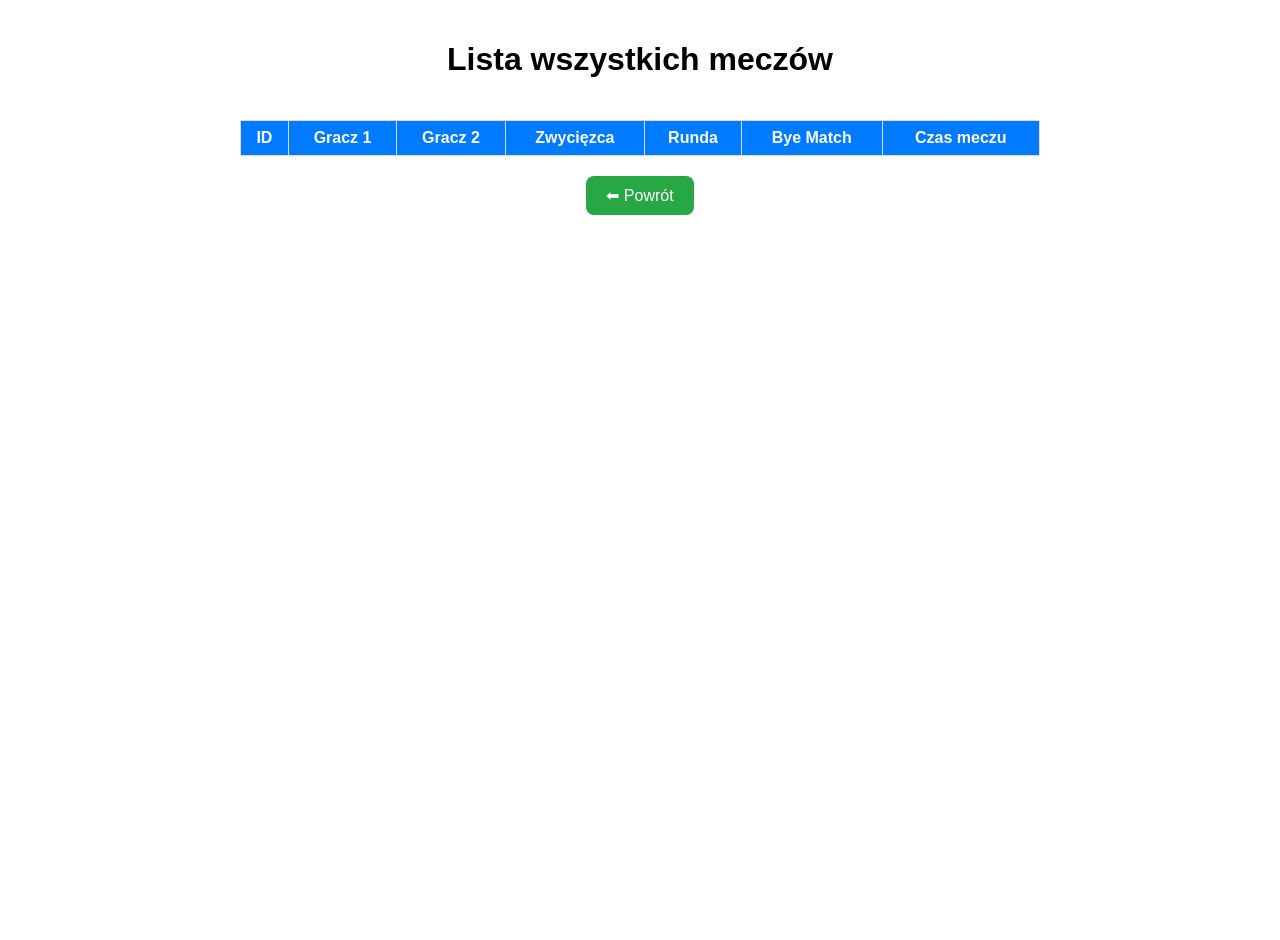
==== src/main/resources/static/matches.html @ efcae92c "added matches.html view" ====
<!DOCTYPE html>
<html lang="pl">
<head>
    <meta charset="UTF-8">
    <title>Wszystkie mecze</title>
    <link rel="stylesheet" href="style.css">
    <style>
        table {
            width: 100%;
            border-collapse: collapse;
            margin-top: 20px;
        }

        th, td {
            border: 1px solid #ddd;
            padding: 8px;
            text-align: center;
        }

        th {
            background-color: #007bff;
            color: white;
        }

        tr:nth-child(even) {
            background-color: #f9f9f9;
        }

        h1 {
            text-align: center;
        }

        .back-btn {
            margin-top: 20px;
            text-align: center;
        }

        .back-btn a button {
            background-color: #28a745; /* zielony */
            color: white;
            border: none;
            padding: 10px 20px;
            border-radius: 8px;
            font-size: 16px;
            cursor: pointer;
        }

        .back-btn a button:hover {
            background-color: #1e7e34;
        }
    </style>
</head>
<body>
<h1>Lista wszystkich meczów</h1>

<table id="matches-table">
    <thead>
    <tr>
        <th>ID</th>
        <th>Gracz 1</th>
        <th>Gracz 2</th>
        <th>Zwycięzca</th>
        <th>Runda</th>
        <th>Bye Match</th>
        <th>Czas meczu</th>
    </tr>
    </thead>
    <tbody>
    <!-- tutaj wstawiają się dane -->
    </tbody>
</table>

<div class="back-btn">
    <a href="/"><button>⬅ Powrót</button></a>
</div>

<script>
    async function loadMatches() {
        try {
            const response = await fetch('/api/tournament/matches/all');
            if (!response.ok) {
                throw new Error("Błąd wczytywania danych");
            }
            const matches = await response.json();
            const tbody = document.querySelector("#matches-table tbody");
            tbody.innerHTML = "";

            matches.forEach(match => {
                const row = document.createElement("tr");
                row.innerHTML = `
                    <td>${match.id}</td>
                    <td>${match.player1 || "-"}</td>
                    <td>${match.player2 || "-"}</td>
                    <td>${match.winner || "-"}</td>
                    <td>${match.round || "-"}</td>
                    <td>${match.byeMatch ? "✔" : ""}</td>
                    <td>${match.matchTime ? new Date(match.matchTime).toLocaleString() : "-"}</td>
                `;
                tbody.appendChild(row);
            });

        } catch (err) {
            alert(err.message);
        }
    }

    loadMatches();
</script>
</body>
</html>
---- src/main/resources/static/style.css ----
body {
    font-family: Arial, sans-serif;
    max-width: 800px;
    margin: 0 auto;
    padding: 20px;
    min-height: 100vh;
    display: flex;
    flex-direction: column;
}

main {
    flex: 1;
}

.match {
    border: 1px solid #ccc;
    padding: 10px;
    margin: 10px 0;
    border-radius: 4px;
}

.player {
    padding: 5px;
    margin: 2px;
}

.winner {
    background-color: #e6ffe6;
}

.tournament-info {
    margin-bottom: 20px;
    padding: 10px;
    background-color: #f5f5f5;
    border-radius: 4px;
}

.bye-match {
    color: #666;
    font-style: italic;
}

.history-section {
    margin-top: 30px;
    background: #fafcff;
    border-radius: 4px;
    padding: 16px;
    border: 1px solid #e7eef5;
}

.history-round {
    margin-bottom: 15px;
}

.history-round-title {
    font-weight: bold;
    margin-bottom: 5px;
}

.third-place-title {
    font-style: italic;
    margin-top: 18px;
    font-weight: bold;
}

.history-match.winner span {
    font-weight: bold;
    color: #228822;
}

/* --- styl i pozycja przycisku --- */
.bottom-button {
    text-align: center;
    padding: 20px;
}

.bottom-button a button {
    background-color: #007bff; /* niebieski */
    color: white;
    border: none;
    padding: 12px 24px;
    font-size: 16px;
    border-radius: 12px;
    cursor: pointer;
    transition: background-color 0.3s;
}

.bottom-button a button:hover {
    background-color: #0056b3;
}
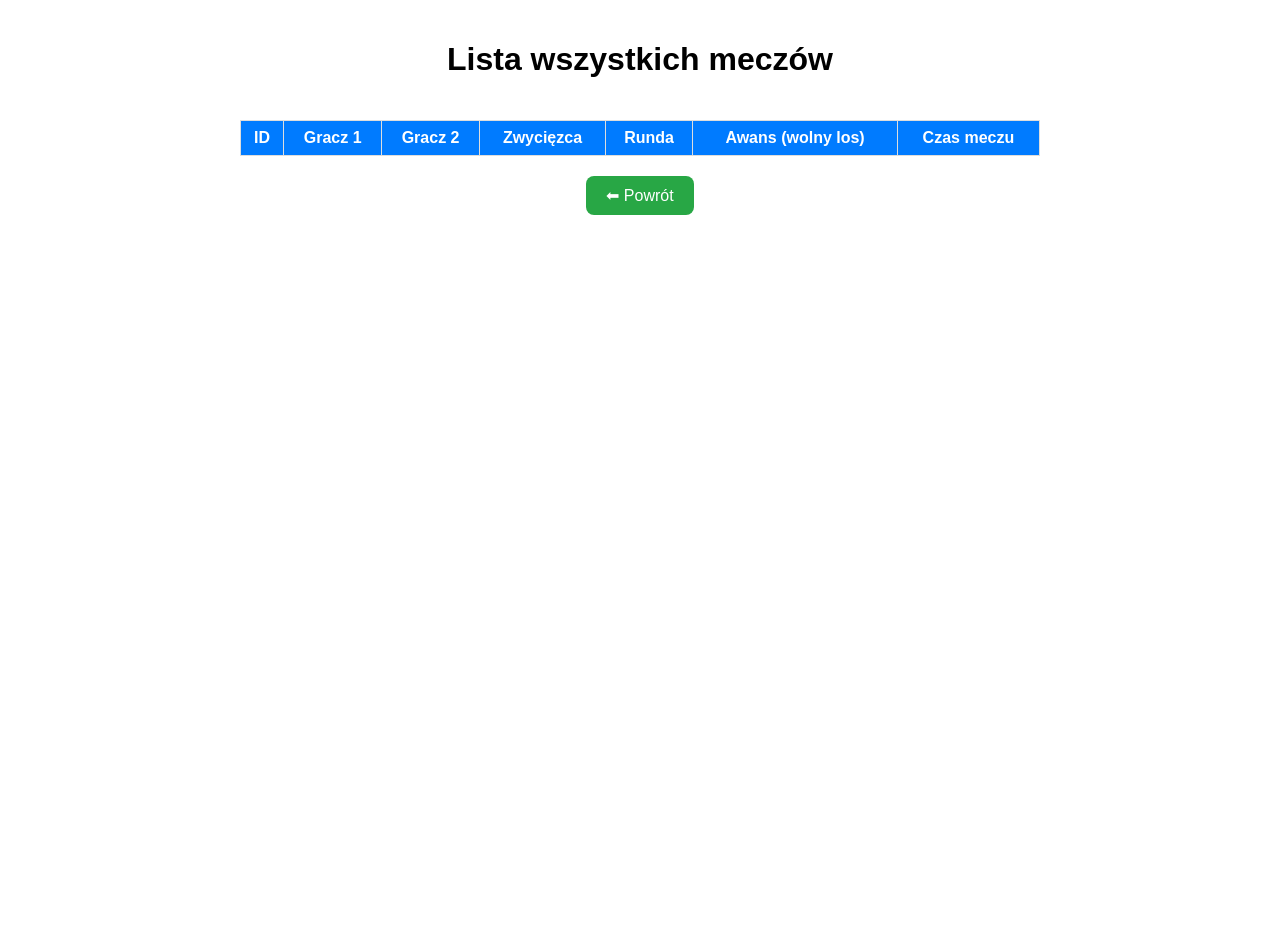
==== commit 7e698b23: "new image + fixed db view" ====
--- a/src/main/resources/static/matches.html
+++ b/src/main/resources/static/matches.html
@@ -61,7 +61,7 @@
         <th>Gracz 2</th>
         <th>Zwycięzca</th>
         <th>Runda</th>
-        <th>Bye Match</th>
+        <th>Awans (wolny los)</th>
         <th>Czas meczu</th>
     </tr>
     </thead>
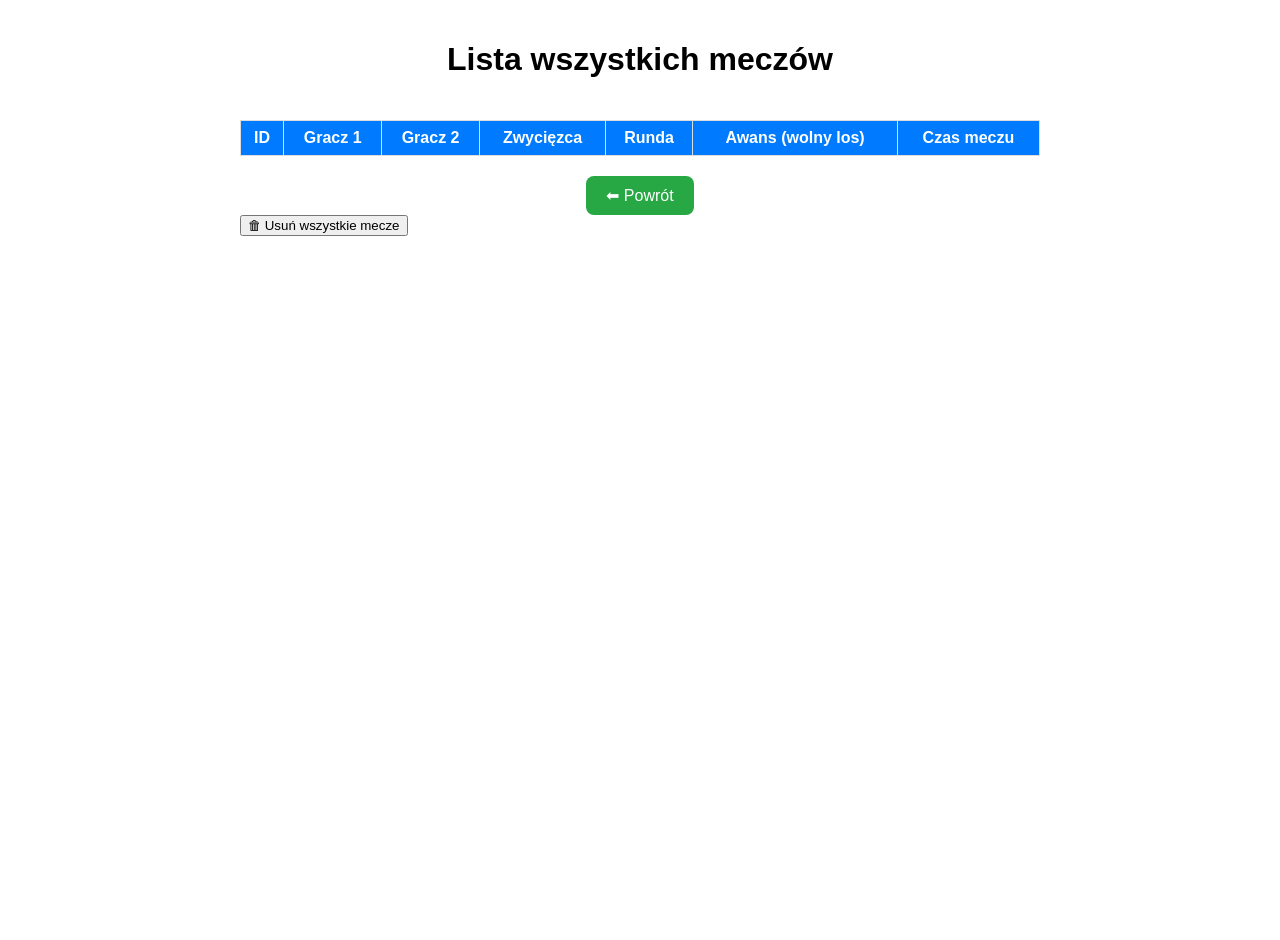
==== commit a53b36c0: "added history removal button" ====
--- a/src/main/resources/static/matches.html
+++ b/src/main/resources/static/matches.html
@@ -74,6 +74,14 @@
     <a href="/"><button>⬅ Powrót</button></a>
 </div>
 
+<form action="/api/tournament/matches/delete-all" method="post"
+      onsubmit="return confirm('Na pewno usunąć WSZYSTKIE mecze? Tej operacji nie można cofnąć.');">
+    <button type="submit" class="danger-btn">
+        🗑 Usuń wszystkie mecze
+    </button>
+</form>
+
+
 <script>
     async function loadMatches() {
         try {
--- a/src/main/resources/static/style.css
+++ b/src/main/resources/static/style.css
@@ -88,3 +88,20 @@
 .bottom-button a button:hover {
     background-color: #0056b3;
 }
+
+..danger-btn {
+     background-color: #dc3545; /* czerwony */
+     color: white;
+     border: none;
+     padding: 10px 20px;
+     border-radius: 8px;
+     font-size: 16px;
+     cursor: pointer;
+     margin-top: 20px;
+ }
+
+ .danger-btn:hover {
+     background-color: #b02a37; /* ciemniejszy czerwony */
+ }
+
+
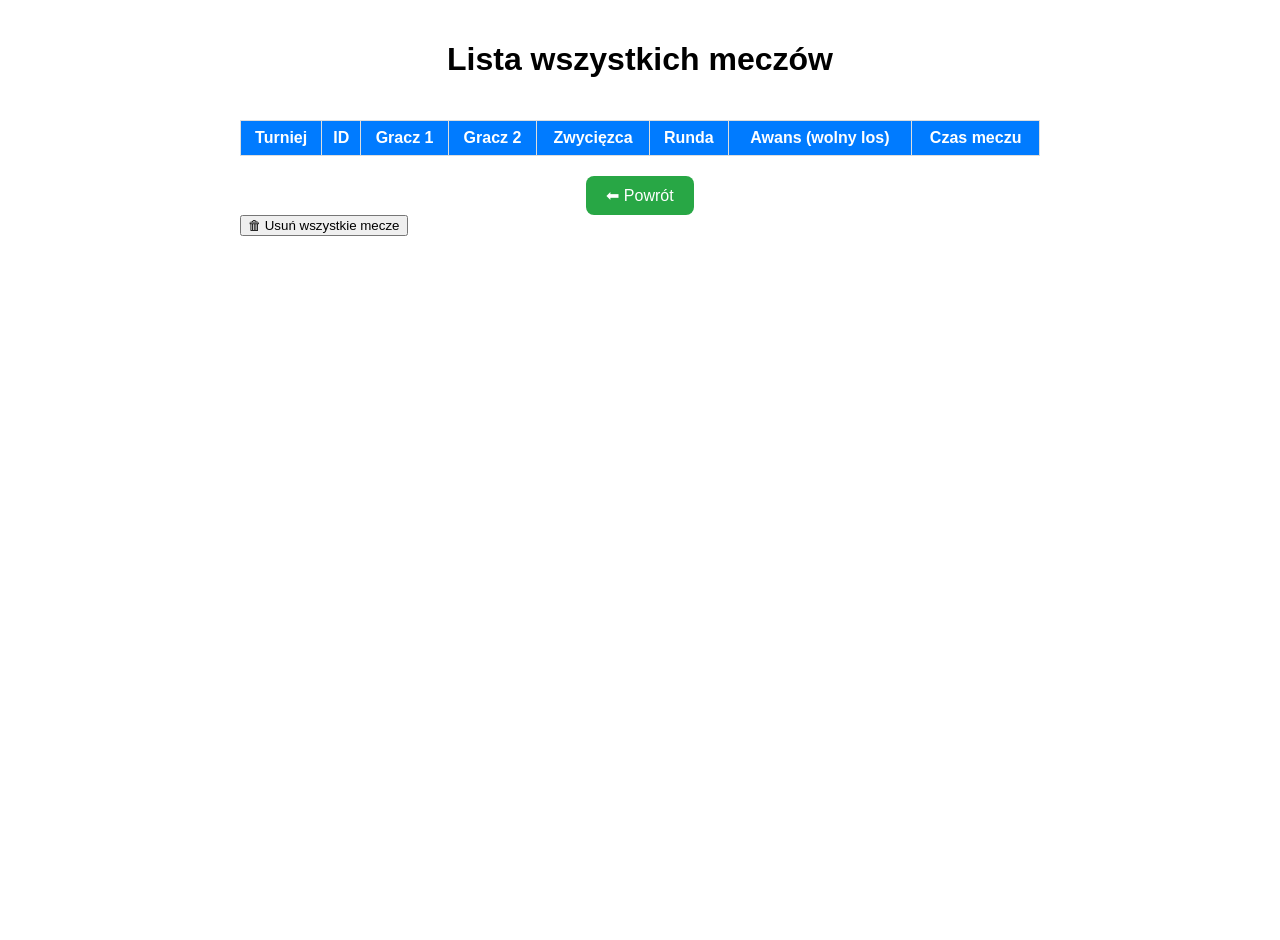
==== commit c07cff29: "added name torunament" ====
--- a/src/main/resources/static/matches.html
+++ b/src/main/resources/static/matches.html
@@ -56,6 +56,7 @@
 <table id="matches-table">
     <thead>
     <tr>
+        <th>Turniej</th>
         <th>ID</th>
         <th>Gracz 1</th>
         <th>Gracz 2</th>
@@ -96,6 +97,7 @@
             matches.forEach(match => {
                 const row = document.createElement("tr");
                 row.innerHTML = `
+                    <td>${match.tournamentName || "-"}</td>
                     <td>${match.id}</td>
                     <td>${match.player1 || "-"}</td>
                     <td>${match.player2 || "-"}</td>
--- a/src/main/resources/static/style.css
+++ b/src/main/resources/static/style.css
@@ -103,5 +103,5 @@
  .danger-btn:hover {
      background-color: #b02a37; /* ciemniejszy czerwony */
  }
+z
 
-
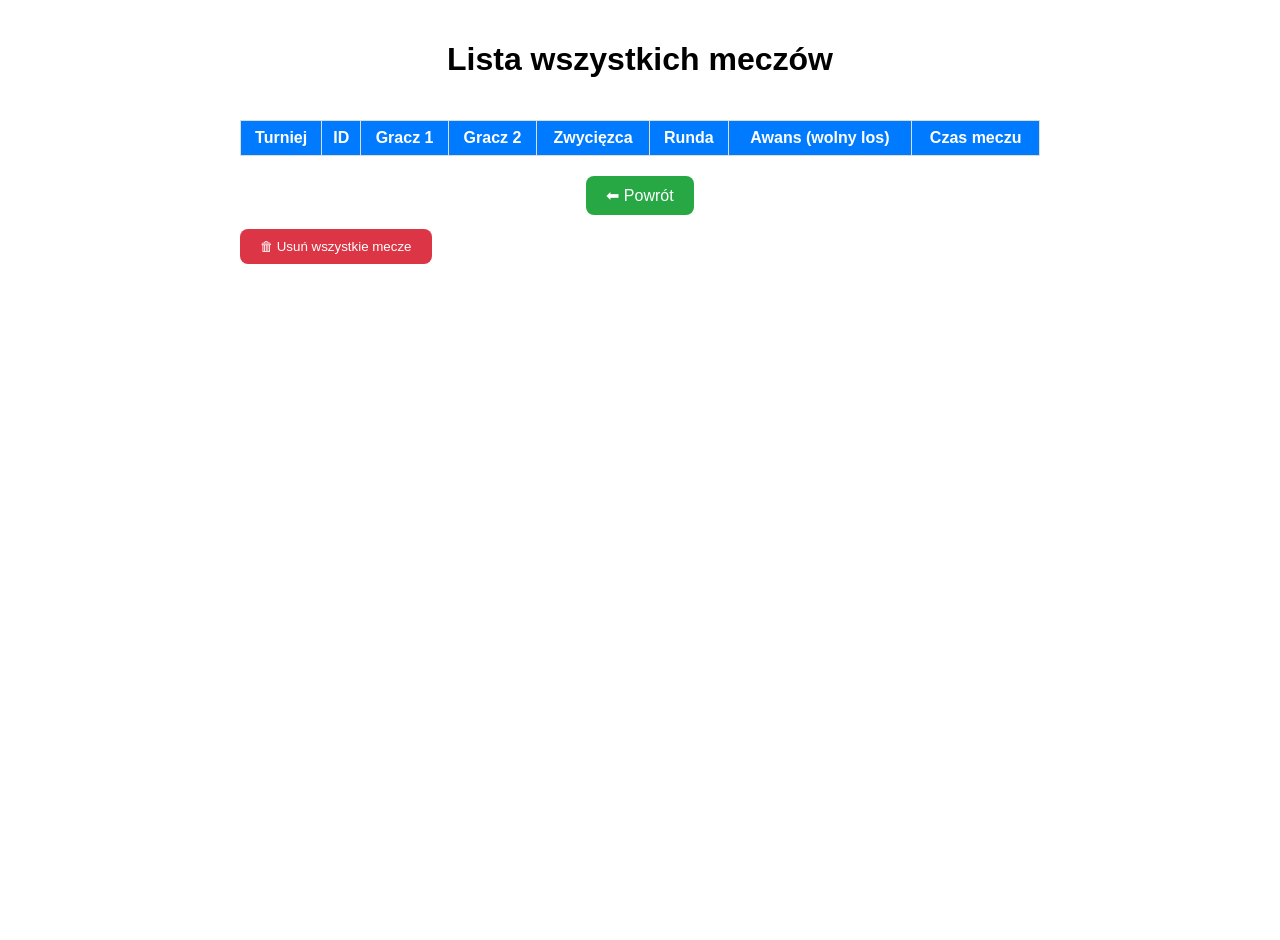
==== commit 59722e37: "fixed view bug" ====
--- a/src/main/resources/static/matches.html
+++ b/src/main/resources/static/matches.html
@@ -67,7 +67,6 @@
     </tr>
     </thead>
     <tbody>
-    <!-- tutaj wstawiają się dane -->
     </tbody>
 </table>
 
--- a/src/main/resources/static/style.css
+++ b/src/main/resources/static/style.css
@@ -89,19 +89,25 @@
     background-color: #0056b3;
 }
 
-..danger-btn {
-     background-color: #dc3545; /* czerwony */
-     color: white;
-     border: none;
-     padding: 10px 20px;
-     border-radius: 8px;
-     font-size: 16px;
-     cursor: pointer;
-     margin-top: 20px;
- }
+.danger-btn {
+  background-color:#dc3545; color:#fff; border:0; padding:10px 20px;
+  border-radius:8px; cursor:pointer; margin-top:14px;
+}
+.danger-btn:hover { background-color:#b02a37; }
 
- .danger-btn:hover {
-     background-color: #b02a37; /* ciemniejszy czerwony */
- }
-z
 
+button {
+  padding: 8px 14px;
+  border-radius: 6px;
+  border: 1px solid #888;
+  cursor: pointer;
+}
+button:hover { filter: brightness(0.95); }
+#tournamentName {
+  display: block;
+  margin-bottom: 10px;
+  padding: 6px 8px;
+  width: 260px;
+}
+
+
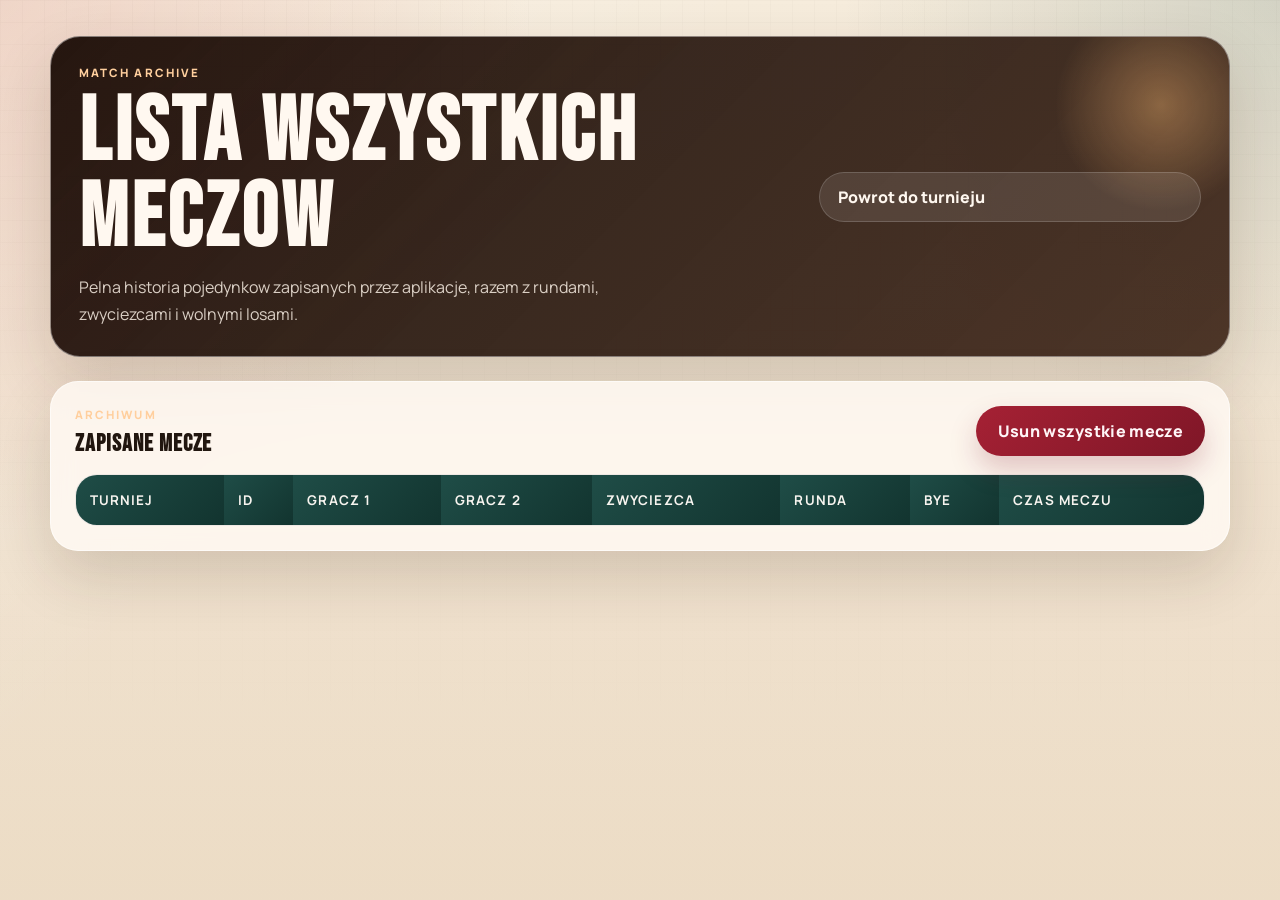
==== commit 512aedc6: "frontend fixed" ====
--- a/src/main/resources/static/matches.html
+++ b/src/main/resources/static/matches.html
@@ -2,84 +2,61 @@
 <html lang="pl">
 <head>
     <meta charset="UTF-8">
+    <meta name="viewport" content="width=device-width, initial-scale=1.0">
     <title>Wszystkie mecze</title>
+    <link rel="preconnect" href="https://fonts.googleapis.com">
+    <link rel="preconnect" href="https://fonts.gstatic.com" crossorigin>
+    <link href="https://fonts.googleapis.com/css2?family=Bebas+Neue&family=Manrope:wght@400;500;700;800&display=swap" rel="stylesheet">
     <link rel="stylesheet" href="style.css">
-    <style>
-        table {
-            width: 100%;
-            border-collapse: collapse;
-            margin-top: 20px;
-        }
+</head>
+<body class="page-matches">
+<main class="page-shell">
+    <section class="hero-panel hero-panel-compact">
+        <div class="hero-copy">
+            <p class="eyebrow">Match archive</p>
+            <h1>Lista wszystkich meczow</h1>
+            <p class="hero-text">
+                Pelna historia pojedynkow zapisanych przez aplikacje, razem z rundami,
+                zwyciezcami i wolnymi losami.
+            </p>
+        </div>
+        <div class="hero-badge-stack">
+            <a class="ghost-link ghost-link-bright" href="/">Powrot do turnieju</a>
+        </div>
+    </section>
 
-        th, td {
-            border: 1px solid #ddd;
-            padding: 8px;
-            text-align: center;
-        }
+    <section class="panel-card archive-card">
+        <div class="archive-toolbar">
+            <div>
+                <p class="section-kicker">Archiwum</p>
+                <h2>Zapisane mecze</h2>
+            </div>
+            <form action="/api/tournament/matches/delete-all" method="post"
+                  onsubmit="return confirm('Na pewno usunąć WSZYSTKIE mecze? Tej operacji nie można cofnąć.');">
+                <button type="submit" class="danger-btn">Usun wszystkie mecze</button>
+            </form>
+        </div>
 
-        th {
-            background-color: #007bff;
-            color: white;
-        }
-
-        tr:nth-child(even) {
-            background-color: #f9f9f9;
-        }
-
-        h1 {
-            text-align: center;
-        }
-
-        .back-btn {
-            margin-top: 20px;
-            text-align: center;
-        }
-
-        .back-btn a button {
-            background-color: #28a745; /* zielony */
-            color: white;
-            border: none;
-            padding: 10px 20px;
-            border-radius: 8px;
-            font-size: 16px;
-            cursor: pointer;
-        }
-
-        .back-btn a button:hover {
-            background-color: #1e7e34;
-        }
-    </style>
-</head>
-<body>
-<h1>Lista wszystkich meczów</h1>
-
-<table id="matches-table">
-    <thead>
-    <tr>
-        <th>Turniej</th>
-        <th>ID</th>
-        <th>Gracz 1</th>
-        <th>Gracz 2</th>
-        <th>Zwycięzca</th>
-        <th>Runda</th>
-        <th>Awans (wolny los)</th>
-        <th>Czas meczu</th>
-    </tr>
-    </thead>
-    <tbody>
-    </tbody>
-</table>
-
-<div class="back-btn">
-    <a href="/"><button>⬅ Powrót</button></a>
-</div>
-
-<form action="/api/tournament/matches/delete-all" method="post"
-      onsubmit="return confirm('Na pewno usunąć WSZYSTKIE mecze? Tej operacji nie można cofnąć.');">
-    <button type="submit" class="danger-btn">
-        🗑 Usuń wszystkie mecze
-    </button>
-</form>
+        <div class="table-shell">
+            <table id="matches-table">
+                <thead>
+                <tr>
+                    <th>Turniej</th>
+                    <th>ID</th>
+                    <th>Gracz 1</th>
+                    <th>Gracz 2</th>
+                    <th>Zwyciezca</th>
+                    <th>Runda</th>
+                    <th>Bye</th>
+                    <th>Czas meczu</th>
+                </tr>
+                </thead>
+                <tbody>
+                </tbody>
+            </table>
+        </div>
+    </section>
+</main>
 
 
 <script>
--- a/src/main/resources/static/style.css
+++ b/src/main/resources/static/style.css
@@ -1,113 +1,524 @@
+:root {
+    --bg: #f6ede1;
+    --bg-accent: #eadac6;
+    --panel: rgba(255, 250, 244, 0.84);
+    --panel-strong: #fff8f0;
+    --ink: #21160f;
+    --muted: #6f5a4e;
+    --line: rgba(86, 56, 34, 0.14);
+    --primary: #bf3f24;
+    --primary-strong: #972a16;
+    --secondary: #1f4d47;
+    --secondary-strong: #12342f;
+    --success: #2d7b4f;
+    --danger: #a52134;
+    --shadow: 0 24px 60px rgba(50, 28, 14, 0.16);
+}
+
+* {
+    box-sizing: border-box;
+}
+
+html {
+    min-height: 100%;
+    background:
+        radial-gradient(circle at top left, rgba(191, 63, 36, 0.24), transparent 34%),
+        radial-gradient(circle at top right, rgba(31, 77, 71, 0.18), transparent 28%),
+        linear-gradient(180deg, #f5ead8 0%, #efe0cb 48%, #ead8bf 100%);
+}
+
 body {
-    font-family: Arial, sans-serif;
-    max-width: 800px;
+    margin: 0;
+    min-height: 100vh;
+    color: var(--ink);
+    font-family: "Manrope", sans-serif;
+    background:
+        linear-gradient(135deg, rgba(255, 255, 255, 0.26), transparent 35%),
+        linear-gradient(0deg, rgba(255, 255, 255, 0.1), rgba(255, 255, 255, 0.1));
+}
+
+body::before {
+    content: "";
+    position: fixed;
+    inset: 0;
+    pointer-events: none;
+    background-image:
+        linear-gradient(rgba(33, 22, 15, 0.03) 1px, transparent 1px),
+        linear-gradient(90deg, rgba(33, 22, 15, 0.03) 1px, transparent 1px);
+    background-size: 22px 22px;
+    mask-image: linear-gradient(180deg, rgba(0, 0, 0, 0.45), transparent 90%);
+}
+
+h1,
+h2,
+h3 {
+    margin: 0;
+    line-height: 0.96;
+}
+
+h1,
+h2 {
+    font-family: "Bebas Neue", sans-serif;
+    letter-spacing: 0.04em;
+}
+
+p {
+    margin: 0;
+}
+
+a {
+    color: inherit;
+    text-decoration: none;
+}
+
+button,
+input,
+textarea {
+    font: inherit;
+}
+
+button {
+    border: 0;
+    cursor: pointer;
+}
+
+.page-shell {
+    width: min(1180px, calc(100% - 32px));
     margin: 0 auto;
-    padding: 20px;
-    min-height: 100vh;
+    padding: 36px 0 56px;
+}
+
+.hero-panel {
+    position: relative;
+    display: grid;
+    grid-template-columns: minmax(0, 1.5fr) minmax(260px, 0.8fr);
+    gap: 24px;
+    align-items: end;
+    margin-bottom: 24px;
+    padding: 28px;
+    border: 1px solid rgba(255, 255, 255, 0.42);
+    border-radius: 30px;
+    background:
+        linear-gradient(135deg, rgba(24, 13, 8, 0.93), rgba(54, 29, 16, 0.88)),
+        linear-gradient(135deg, rgba(191, 63, 36, 0.5), transparent 45%);
+    color: #fff8f0;
+    box-shadow: var(--shadow);
+    overflow: hidden;
+}
+
+.hero-panel::after {
+    content: "";
+    position: absolute;
+    top: -42px;
+    right: -42px;
+    width: 220px;
+    height: 220px;
+    border-radius: 50%;
+    background: radial-gradient(circle, rgba(255, 188, 116, 0.38), transparent 68%);
+}
+
+.hero-panel-compact {
+    align-items: center;
+}
+
+.hero-copy,
+.hero-badge-stack {
+    position: relative;
+    z-index: 1;
+}
+
+.eyebrow,
+.section-kicker,
+.stat-chip-label {
+    text-transform: uppercase;
+    letter-spacing: 0.18em;
+    font-size: 0.72rem;
+    font-weight: 800;
+}
+
+.eyebrow,
+.section-kicker {
+    color: #ffcf9e;
+    margin-bottom: 10px;
+}
+
+.hero-copy h1 {
+    font-size: clamp(3.5rem, 7vw, 6.2rem);
+    margin-bottom: 12px;
+}
+
+.hero-text {
+    max-width: 58ch;
+    color: rgba(255, 245, 234, 0.82);
+    font-size: 1rem;
+    line-height: 1.7;
+}
+
+.hero-badge-stack {
+    display: grid;
+    gap: 14px;
+}
+
+.stat-chip {
+    padding: 16px 18px;
+    border: 1px solid rgba(255, 255, 255, 0.16);
+    border-radius: 22px;
+    background: rgba(255, 255, 255, 0.08);
+    backdrop-filter: blur(8px);
+}
+
+.stat-chip strong {
+    display: block;
+    margin-top: 8px;
+    font-size: 1rem;
+}
+
+.panel-card {
+    background: var(--panel);
+    border: 1px solid rgba(255, 255, 255, 0.55);
+    border-radius: 28px;
+    box-shadow: var(--shadow);
+    backdrop-filter: blur(12px);
+}
+
+.setup-card,
+.archive-card,
+.tournament-info,
+.matches-card,
+.history-section {
+    animation: rise-in 0.55s ease both;
+}
+
+.setup-card,
+.archive-card,
+.matches-card,
+.history-section {
+    padding: 24px;
+}
+
+.section-heading {
+    margin-bottom: 18px;
+}
+
+.section-heading h2,
+.section-heading h3 {
+    font-size: clamp(2rem, 4vw, 3rem);
+}
+
+.compact-heading h3,
+.compact-heading h2 {
+    font-size: clamp(1.8rem, 3.8vw, 2.8rem);
+}
+
+.field-label {
+    display: block;
+    margin-bottom: 10px;
+    color: var(--muted);
+    font-size: 0.92rem;
+    font-weight: 700;
+}
+
+#tournamentName,
+#players {
+    width: 100%;
+    border: 1px solid var(--line);
+    border-radius: 20px;
+    background: rgba(255, 255, 255, 0.74);
+    color: var(--ink);
+    padding: 16px 18px;
+    box-shadow: inset 0 1px 0 rgba(255, 255, 255, 0.65);
+    transition: border-color 0.2s ease, box-shadow 0.2s ease, transform 0.2s ease;
+}
+
+#tournamentName {
+    margin-bottom: 18px;
+}
+
+#players {
+    min-height: 220px;
+    resize: vertical;
+}
+
+#tournamentName:focus,
+#players:focus {
+    outline: none;
+    border-color: rgba(191, 63, 36, 0.55);
+    box-shadow: 0 0 0 4px rgba(191, 63, 36, 0.14);
+    transform: translateY(-1px);
+}
+
+.cta-row {
     display: flex;
-    flex-direction: column;
-}
-
-main {
-    flex: 1;
+    flex-wrap: wrap;
+    gap: 14px;
+    align-items: center;
+    margin-top: 20px;
+}
+
+.primary-button,
+.danger-btn {
+    min-height: 50px;
+    padding: 0 22px;
+    border-radius: 999px;
+    font-weight: 800;
+    letter-spacing: 0.02em;
+    transition: transform 0.2s ease, box-shadow 0.2s ease, background 0.2s ease;
+}
+
+.primary-button {
+    background: linear-gradient(135deg, var(--primary), var(--primary-strong));
+    color: #fff7f2;
+    box-shadow: 0 14px 28px rgba(151, 42, 22, 0.24);
+}
+
+.primary-button:hover,
+.danger-btn:hover,
+.ghost-link:hover {
+    transform: translateY(-1px);
+}
+
+.primary-button:hover {
+    box-shadow: 0 18px 32px rgba(151, 42, 22, 0.32);
+}
+
+.submit-button {
+    margin-top: 20px;
+}
+
+.ghost-link {
+    display: inline-flex;
+    align-items: center;
+    min-height: 50px;
+    padding: 0 18px;
+    border-radius: 999px;
+    background: rgba(31, 77, 71, 0.1);
+    color: var(--secondary-strong);
+    font-weight: 800;
+}
+
+.ghost-link-bright {
+    background: rgba(255, 255, 255, 0.1);
+    color: #fff8f0;
+    border: 1px solid rgba(255, 255, 255, 0.16);
+}
+
+.tournament-layout {
+    display: grid;
+    gap: 20px;
+    grid-template-columns: 1fr;
+}
+
+.tournament-info {
+    display: grid;
+    gap: 14px;
+    padding: 22px 24px;
+    background: linear-gradient(135deg, rgba(255, 249, 241, 0.96), rgba(249, 237, 221, 0.84));
+}
+
+.round-pill {
+    display: inline-flex;
+    align-items: center;
+    width: fit-content;
+    padding: 10px 14px;
+    border-radius: 999px;
+    background: rgba(31, 77, 71, 0.1);
+    color: var(--secondary-strong);
+    font-size: 0.92rem;
+    font-weight: 800;
+}
+
+#tournament-status p {
+    padding: 10px 14px;
+    border-radius: 16px;
+    background: rgba(191, 63, 36, 0.08);
+    color: var(--ink);
+}
+
+#matches {
+    display: grid;
+    gap: 16px;
 }
 
 .match {
-    border: 1px solid #ccc;
-    padding: 10px;
-    margin: 10px 0;
-    border-radius: 4px;
+    padding: 18px;
+    border-radius: 24px;
+    border: 1px solid rgba(86, 56, 34, 0.12);
+    background: linear-gradient(180deg, rgba(255, 255, 255, 0.94), rgba(248, 239, 229, 0.88));
+    box-shadow: 0 12px 28px rgba(70, 44, 26, 0.08);
+}
+
+.match-players {
+    display: grid;
+    gap: 10px;
+}
+
+.match label {
+    display: flex;
+    align-items: center;
+    gap: 12px;
+    padding: 14px 16px;
+    border-radius: 18px;
+    background: rgba(31, 77, 71, 0.05);
+    border: 1px solid transparent;
+    transition: background 0.2s ease, border-color 0.2s ease;
+}
+
+.match label:hover {
+    background: rgba(31, 77, 71, 0.1);
+    border-color: rgba(31, 77, 71, 0.12);
+}
+
+.match input[type="radio"] {
+    width: 18px;
+    height: 18px;
+    accent-color: var(--primary);
 }
 
 .player {
-    padding: 5px;
-    margin: 2px;
-}
-
-.winner {
-    background-color: #e6ffe6;
-}
-
-.tournament-info {
-    margin-bottom: 20px;
-    padding: 10px;
-    background-color: #f5f5f5;
-    border-radius: 4px;
+    font-weight: 700;
 }
 
 .bye-match {
-    color: #666;
+    color: var(--muted);
     font-style: italic;
 }
 
 .history-section {
-    margin-top: 30px;
-    background: #fafcff;
-    border-radius: 4px;
+    background: linear-gradient(180deg, rgba(255, 252, 247, 0.96), rgba(247, 237, 225, 0.84));
+}
+
+.history-round {
+    margin-bottom: 18px;
     padding: 16px;
-    border: 1px solid #e7eef5;
-}
-
-.history-round {
-    margin-bottom: 15px;
-}
-
-.history-round-title {
-    font-weight: bold;
-    margin-bottom: 5px;
+    border-radius: 20px;
+    background: rgba(255, 255, 255, 0.56);
+    border: 1px solid rgba(86, 56, 34, 0.08);
+}
+
+.history-round-title,
+.third-place-title {
+    margin-bottom: 10px;
+    font-weight: 800;
+    color: var(--secondary-strong);
 }
 
 .third-place-title {
     font-style: italic;
-    margin-top: 18px;
-    font-weight: bold;
+}
+
+.history-match {
+    padding: 8px 0;
+    line-height: 1.6;
+}
+
+.winner {
+    background: rgba(45, 123, 79, 0.1);
 }
 
 .history-match.winner span {
-    font-weight: bold;
-    color: #228822;
-}
-
-/* --- styl i pozycja przycisku --- */
-.bottom-button {
-    text-align: center;
-    padding: 20px;
-}
-
-.bottom-button a button {
-    background-color: #007bff; /* niebieski */
-    color: white;
-    border: none;
-    padding: 12px 24px;
-    font-size: 16px;
-    border-radius: 12px;
-    cursor: pointer;
-    transition: background-color 0.3s;
-}
-
-.bottom-button a button:hover {
-    background-color: #0056b3;
+    font-weight: 800;
+    color: var(--success);
+}
+
+.archive-toolbar {
+    display: flex;
+    justify-content: space-between;
+    gap: 16px;
+    align-items: center;
+    margin-bottom: 18px;
+}
+
+.table-shell {
+    overflow-x: auto;
+    border-radius: 22px;
+    border: 1px solid rgba(86, 56, 34, 0.1);
+    background: rgba(255, 255, 255, 0.72);
+}
+
+table {
+    width: 100%;
+    border-collapse: collapse;
+    min-width: 860px;
+}
+
+thead th {
+    padding: 16px 14px;
+    background: linear-gradient(135deg, var(--secondary), var(--secondary-strong));
+    color: #f7f4ef;
+    text-align: left;
+    font-size: 0.84rem;
+    text-transform: uppercase;
+    letter-spacing: 0.08em;
+}
+
+tbody td {
+    padding: 14px;
+    border-top: 1px solid rgba(86, 56, 34, 0.08);
+    color: var(--ink);
+}
+
+tbody tr:nth-child(even) {
+    background: rgba(31, 77, 71, 0.04);
 }
 
 .danger-btn {
-  background-color:#dc3545; color:#fff; border:0; padding:10px 20px;
-  border-radius:8px; cursor:pointer; margin-top:14px;
-}
-.danger-btn:hover { background-color:#b02a37; }
-
-
-button {
-  padding: 8px 14px;
-  border-radius: 6px;
-  border: 1px solid #888;
-  cursor: pointer;
-}
-button:hover { filter: brightness(0.95); }
-#tournamentName {
-  display: block;
-  margin-bottom: 10px;
-  padding: 6px 8px;
-  width: 260px;
-}
-
-
+    background: linear-gradient(135deg, var(--danger), #7f1627);
+    color: #fff5f7;
+    box-shadow: 0 14px 28px rgba(127, 22, 39, 0.22);
+}
+
+@keyframes rise-in {
+    from {
+        opacity: 0;
+        transform: translateY(14px);
+    }
+    to {
+        opacity: 1;
+        transform: translateY(0);
+    }
+}
+
+@media (max-width: 860px) {
+    .page-shell {
+        width: min(100% - 20px, 100%);
+        padding-top: 20px;
+    }
+
+    .hero-panel {
+        grid-template-columns: 1fr;
+        padding: 22px;
+        border-radius: 24px;
+    }
+
+    .hero-copy h1 {
+        font-size: clamp(2.8rem, 14vw, 4.6rem);
+    }
+
+    .setup-card,
+    .archive-card,
+    .matches-card,
+    .history-section,
+    .tournament-info {
+        padding: 18px;
+        border-radius: 22px;
+    }
+
+    .archive-toolbar {
+        flex-direction: column;
+        align-items: stretch;
+    }
+
+    .cta-row {
+        flex-direction: column;
+        align-items: stretch;
+    }
+
+    .ghost-link,
+    .primary-button,
+    .danger-btn {
+        justify-content: center;
+        width: 100%;
+    }
+}
+
+
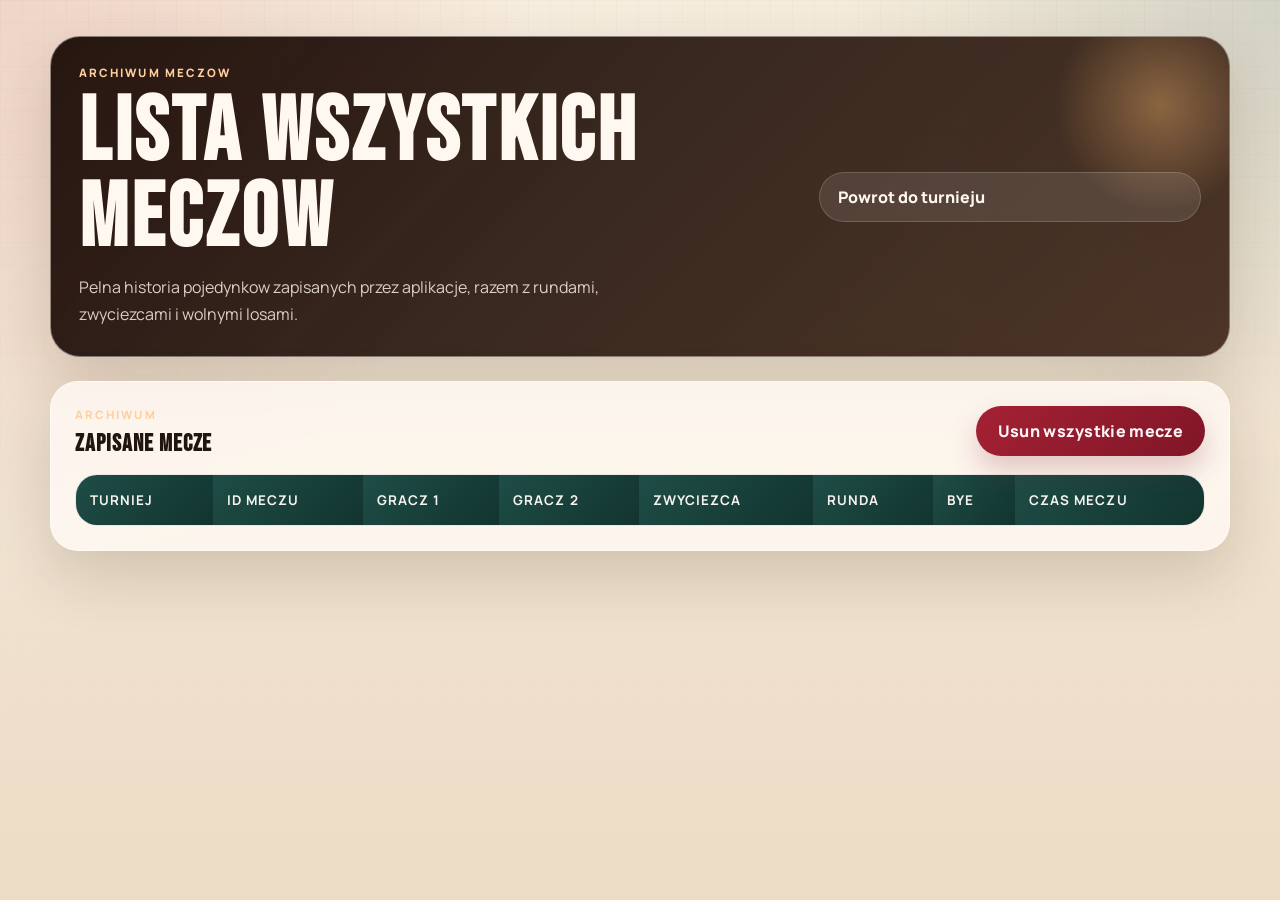
==== commit 22bc3921: "ui fixes" ====
--- a/src/main/resources/static/matches.html
+++ b/src/main/resources/static/matches.html
@@ -13,7 +13,7 @@
 <main class="page-shell">
     <section class="hero-panel hero-panel-compact">
         <div class="hero-copy">
-            <p class="eyebrow">Match archive</p>
+            <p class="eyebrow">Archiwum meczow</p>
             <h1>Lista wszystkich meczow</h1>
             <p class="hero-text">
                 Pelna historia pojedynkow zapisanych przez aplikacje, razem z rundami,
@@ -42,7 +42,7 @@
                 <thead>
                 <tr>
                     <th>Turniej</th>
-                    <th>ID</th>
+                    <th>ID meczu</th>
                     <th>Gracz 1</th>
                     <th>Gracz 2</th>
                     <th>Zwyciezca</th>
